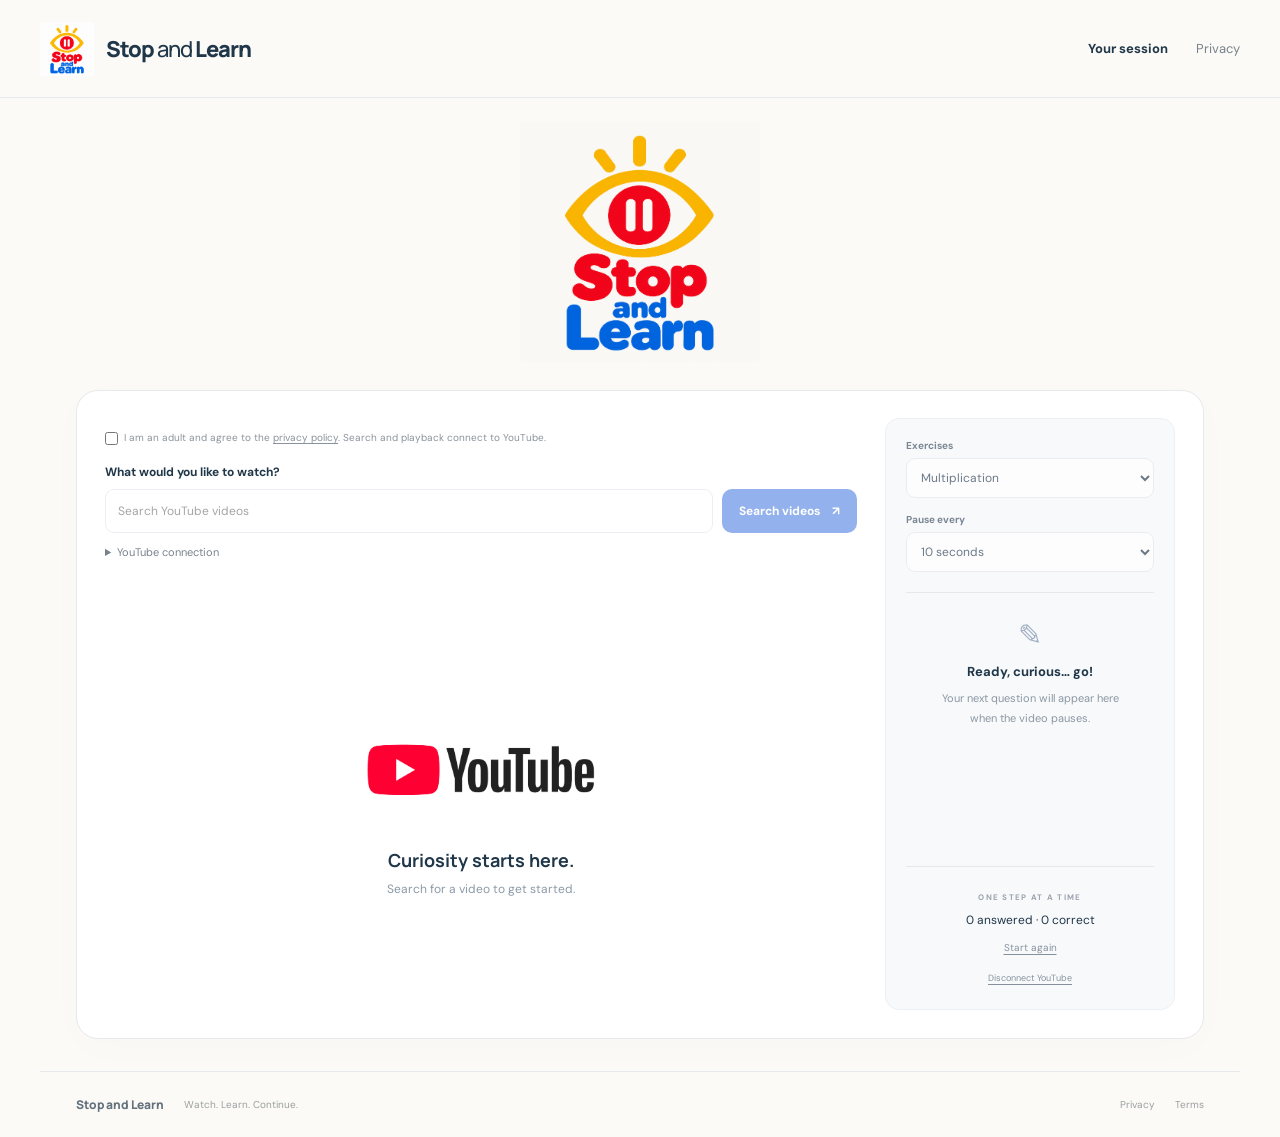
==== app/index.html @ 6ead95f4 "Set explicit YouTube logo size and refresh stylesheet" ====
<!doctype html>
<html lang="en">
<head><meta charset="utf-8"><meta name="viewport" content="width=device-width,initial-scale=1"><meta name="referrer" content="strict-origin-when-cross-origin"><title>Stop and Learn — Watch. Learn. Continue.</title><meta name="description" content="Their favourite videos. A moment to learn."><link rel="stylesheet" href="style.css?v=youtube-logo-20261021"><script src="config.js"></script><script src="demo.js" defer></script><script src="search.js" defer></script></head>
<body>
<header class="header"><a class="brand" href="index.html"><img src="stop-and-learn-logo.png" width="54" height="60" alt=""><span>Stop <i>and</i> Learn</span></a><nav aria-label="Main navigation"><a class="active" href="#inizia">Your session</a><a href="privacy.html">Privacy</a></nav></header>
<main>
<section class="logo-hero" aria-label="Stop and Learn"><img src="stop-and-learn-master.png" alt="Stop and Learn" width="1254" height="1254"></section>
<section class="workspace" id="inizia" aria-label="Your session">
<div class="layout"><div class="watch-column"><label class="consent"><input id="embed-consent" type="checkbox"> <span>I am an adult and agree to the <a href="privacy.html">privacy policy</a>. Search and playback connect to YouTube.</span></label>
<form id="video-form"><label for="video-url">What would you like to watch?</label><div class="input-row"><input id="video-url" type="text" placeholder="Search YouTube videos" required autocomplete="off"><button type="submit">Search videos <span aria-hidden="true">↗</span></button></div></form>

<p id="search-status" class="status" role="status"></p><div id="search-results" class="search-results" aria-label="YouTube search results"></div><button id="more-results" type="button" class="text-button" hidden>More results</button><details class="api-settings"><summary>YouTube connection</summary><label for="api-key">YouTube Data API key</label><input id="api-key" type="password" autocomplete="off" placeholder="Paste your API key"><p>The key is used only for YouTube requests and is not saved on this device.</p></details><div id="player-shell"><div id="player"><div class="empty-player"><a class="youtube-placeholder-logo" href="https://www.youtube.com/" target="_blank" rel="noopener noreferrer" aria-label="Visit YouTube"><img src="youtube-logo.png" alt="YouTube" width="298" height="100"></a><h3>Curiosity starts here.</h3><p>Search for a video to get started.</p></div></div></div><p id="player-status" class="status" role="status"></p>
</div>
<aside class="practice"><div class="settings"><label for="question-set">Exercises</label><select id="question-set"><option value="math">Multiplication</option></select><label for="interval">Pause every</label><select id="interval"><option value="10" selected>10 seconds</option><option value="30">30 seconds</option><option value="60">1 minute</option></select></div>
<div class="question-area"><div id="waiting"><span class="waiting-icon" aria-hidden="true">✎</span><h3>Ready, curious… go!</h3><p>Your next question will appear here<br>when the video pauses.</p></div><form id="answer-form" hidden><label id="question" for="answer"></label><input id="answer" type="text" inputmode="numeric" maxlength="80" placeholder="Your answer" autocomplete="off" required><button type="submit">Check answer</button></form><p id="feedback" aria-live="polite"></p><button id="resume" type="button" hidden>Continue video →</button></div><div class="progress"><span class="eyebrow">ONE STEP AT A TIME</span><p id="score">0 answered · 0 correct</p><button id="reset" class="text-button" type="button">Start again</button></div><button id="withdraw" class="text-button withdraw" type="button">Disconnect YouTube</button></aside></div></section>
</main>
<footer><a class="footer-brand" href="index.html">Stop and Learn</a><span>Watch. Learn. Continue.</span><div><a href="privacy.html">Privacy</a><a href="terms.html">Terms</a></div></footer>
</body></html>
---- app/style.css ----
@import url('https://fonts.googleapis.com/css2?family=DM+Sans:wght@400;500;600;700&family=Manrope:wght@400;500;600;700;800&display=swap');
:root{--ink:#203749;--muted:#78828c;--blue:#2864d9;--line:#e6e9ed;--paper:#fbfaf7}*{box-sizing:border-box}html{scroll-behavior:smooth}body{margin:0;background:var(--paper);color:var(--ink);font-family:'DM Sans',sans-serif;font-size:14px}button,input,select{font:inherit}a{color:inherit}button,a,input,select{outline-offset:5px}button{cursor:pointer;border:0;border-radius:10px;background:var(--blue);color:white;padding:14px 19px;font-weight:700}button:hover{filter:brightness(.95)}button:disabled{opacity:.5;cursor:not-allowed}input:disabled,select:disabled{opacity:.65}[hidden]{display:none!important}.header{max-width:1280px;margin:auto;min-height:98px;display:flex;align-items:center;gap:65px;padding:16px 40px;border-bottom:1px solid var(--line)}.brand{display:flex;align-items:center;gap:12px;text-decoration:none;font-family:Manrope,sans-serif;font-weight:800;font-size:22px;letter-spacing:-1px}.brand img{object-fit:contain}.brand i{font-style:normal;font-weight:500}.header nav{display:flex;gap:28px}.header nav a{text-decoration:none;font-size:13px;color:var(--muted)}.header nav .active{color:var(--ink);font-weight:700}.badge{margin-left:auto;background:#f1f0e9;border-radius:30px;padding:10px 15px;font-size:11px;color:#70746b}main{max-width:1200px;padding:0 36px;margin:auto}.hero{display:flex;justify-content:space-between;align-items:center;padding:53px 0 40px}.eyebrow{font-size:10px;font-weight:700;letter-spacing:1.7px;margin:0 0 13px}.hero .eyebrow{color:#697a8a}.eyebrow>span{display:inline-block;width:6px;height:6px;background:#d4ab57;border-radius:50%;margin-right:7px}h1{font-family:Manrope,sans-serif;font-size:44px;line-height:1.22;letter-spacing:-1.8px;margin:0;font-weight:800}h1 em{font-style:normal;color:var(--blue)}.intro{color:var(--muted);font-size:14px;margin:19px 0 0}.hero-art{position:relative;width:240px;height:180px;flex-shrink:0}.orbit{position:absolute;border:1px solid #e5e5de;border-radius:50%;width:165px;height:165px;left:30px;top:0;transform:rotate(-25deg)}.orbit.two{width:210px;height:100px;top:35px;left:5px;transform:rotate(-35deg)}.tile{position:absolute;box-shadow:0 12px 28px #243c5910;border-radius:19px;display:grid;place-content:center}.play{background:#dae7fb;color:var(--blue);width:88px;height:84px;left:22px;top:48px;font-size:30px;transform:rotate(-12deg)}.sum{background:#fff1cd;color:#8a662b;right:20px;top:24px;width:103px;height:110px;font-size:23px;font-weight:700;transform:rotate(9deg)}.sum span{font-size:18px;margin-top:8px}.spark{position:absolute;color:#d5a751;right:22px;bottom:15px;font-size:34px}.workspace{background:white;border:1px solid var(--line);border-radius:22px;padding:27px 28px 28px;box-shadow:0 8px 40px #26374a04}.section-heading{display:flex;justify-content:space-between;align-items:center;margin-bottom:26px}.section-heading .eyebrow{color:#929ca3;font-size:9px;margin-bottom:6px}h2{font:800 21px Manrope,sans-serif;letter-spacing:-.7px;margin:0}.session-label{font-size:11px;color:#7c8b83;display:flex;gap:7px;align-items:center}.session-label span{width:6px;height:6px;border-radius:50%;background:#80a48d}.layout{display:grid;grid-template-columns:minmax(0,1fr) 290px;gap:28px}label{display:block;font-size:12px;font-weight:700;margin-bottom:9px}.input-row{display:flex;gap:9px}.input-row input{min-width:0;flex:1}input[type=text],select{width:100%;padding:13px 12px;border:1px solid #e0e5eb;border-radius:9px;background:#fff;color:var(--ink);font-size:12px}.input-row button{white-space:nowrap;font-size:12px;padding:12px 17px}.input-row button span{margin-left:9px}.consent{display:flex;align-items:flex-start;gap:6px;font-weight:400;color:#8a939b;font-size:10px;line-height:1.6;margin:12px 0 18px}.consent input{accent-color:var(--blue);margin:2px 0 0;flex-shrink:0}.consent a{text-underline-offset:2px}#player-shell{aspect-ratio:16/9;background:#edf2f7;border-radius:13px;overflow:hidden}#player{height:100%;width:100%;border:0}.empty-player{height:100%;display:flex;flex-direction:column;justify-content:center;align-items:center;background:radial-gradient(ellipse at 50% 35%,#f7faff,#e9eff5)}.big-play{display:grid;place-items:center;width:66px;height:66px;border-radius:50%;background:white;color:#5e7fa7;padding-left:5px;box-shadow:0 5px 20px #55708c0c;font-size:23px}.empty-player h3{font:700 18px Manrope,sans-serif;margin:20px 0 0}.empty-player p{font-size:12px;color:#8b99a6;margin:9px 0 20px}.youtube-label{font-size:11px;color:#9ba8b4;font-weight:700}.status{font-size:10px;color:#8b96a0;line-height:1.5;margin:10px 0 0;min-height:16px}.steps{display:flex;align-items:center;justify-content:center;gap:18px;margin-top:21px;color:#677787;font-size:11px}.steps b{color:#8191a0;background:#f4f6f8;border-radius:50%;padding:6px;font-size:9px;margin-right:6px}.step-line{height:1px;width:25px;background:#dde3e9}.practice{background:#f8f9fb;border:1px solid #edf0f3;border-radius:14px;padding:20px;display:flex;flex-direction:column}.practice-title{display:flex;align-items:center;gap:9px;font-size:12px;font-weight:700;margin-bottom:22px}.practice-icon{display:grid;place-items:center;background:#e6edff;color:var(--blue);width:29px;height:29px;border-radius:9px;font-size:18px}.settings label{font-size:10px;color:#7a8793;margin-bottom:6px}.settings select{margin-bottom:15px;background:white;padding:10px}.question-area{border-top:1px solid #e4e8ed;border-bottom:1px solid #e4e8ed;padding:23px 0 17px;margin-top:5px;text-align:center;flex:1}.waiting-icon{color:#a0afc4;font-size:29px}#waiting h3{font-size:13px;margin:9px 0}#waiting p{font-size:11px;color:#8a97a2;line-height:1.8;margin:0}#question{font-size:26px}#answer-form button{width:100%;margin-top:8px;font-size:12px}#feedback{font-size:12px;color:var(--blue);line-height:1.6;margin-bottom:0}#resume{font-size:11px;margin-top:10px}.progress{text-align:center;padding-top:19px}.progress .eyebrow{font-size:8px;color:#9aa3ac;letter-spacing:1.3px}.progress p{font-size:12px;margin:8px 0}.text-button{padding:5px;background:none;color:#85929e;font-size:10px;font-weight:400;text-decoration:underline;text-underline-offset:3px}.withdraw{margin:8px auto 0;font-size:9px}.closing{text-align:center;color:#9a9f9e;font-size:12px;margin:28px 0 38px}.closing span{color:#ccaa67;padding-left:9px}footer{max-width:1200px;margin:auto;border-top:1px solid var(--line);display:flex;align-items:center;gap:20px;padding:24px 36px;color:#9a9f9e;font-size:10px}.footer-brand{font-family:Manrope,sans-serif;color:#62717b;text-decoration:none;font-weight:800;font-size:12px}footer div{display:flex;gap:20px;margin-left:auto}footer a{text-decoration:none}@media(min-width:1500px){.hero{padding-top:65px;padding-bottom:50px}}@media(max-width:900px){.badge{display:none}.header{gap:30px}.layout{grid-template-columns:minmax(0,1fr) 260px;gap:18px}.workspace{padding:22px}h1{font-size:36px}.hero-art{width:190px;transform:scale(.85)}}@media(max-width:700px){.header{padding:14px 20px;min-height:80px;justify-content:space-between}.brand{font-size:18px;gap:7px}.brand img{width:40px;height:44px}.header nav{gap:15px}.header nav a{font-size:11px}main{padding:0 18px}.hero{padding:36px 0 28px}.hero-art{display:none}.hero .eyebrow{font-size:8px;letter-spacing:1px}h1{font-size:34px}.intro{font-size:12px;line-height:1.7}.layout{grid-template-columns:1fr}.workspace{padding:19px 16px;border-radius:17px}h2{font-size:18px}.session-label{font-size:9px}.section-heading{margin-bottom:21px}.input-row{flex-wrap:wrap}.input-row input{flex-basis:100%}.input-row button{width:100%}.practice{padding:20px}.settings{display:grid;grid-template-columns:1fr 1fr;gap:0 12px}.settings label[for=interval]{grid-column:2;grid-row:1}.question-area{min-height:160px}.empty-player h3{font-size:15px}.big-play{width:48px;height:48px;font-size:18px}.empty-player p{margin-bottom:10px}.closing{font-size:10px}footer{padding:22px 18px;gap:12px;flex-wrap:wrap}footer>span{display:none}}

/* Centered product logo */
.logo-hero{display:flex;justify-content:center;align-items:center;padding:24px 0 28px}.logo-hero img{display:block;width:240px;max-width:60vw;height:auto;mix-blend-mode:multiply}.header nav{margin-left:auto}.workspace{margin-bottom:32px}.status:empty{display:none}@media(max-width:700px){.logo-hero{padding:20px 0 24px}.logo-hero img{width:190px}}

.search-results{display:grid;grid-template-columns:repeat(2,minmax(0,1fr));gap:12px;margin:12px 0}.search-results:empty{display:none}.video-result{text-align:left;background:#f5f7fa;color:var(--ink);padding:10px;display:flex;flex-direction:column;gap:7px;font-weight:400}.video-result img{width:100%;aspect-ratio:16/9;object-fit:cover;border-radius:7px}.video-result strong{font-size:12px;line-height:1.4}.video-result span{font-size:10px;color:var(--muted)}.api-settings{font-size:11px;color:var(--muted);margin:12px 0 18px}.api-settings summary{cursor:pointer;margin-bottom:10px}.api-settings input{width:100%;padding:10px;border:1px solid var(--line);border-radius:8px}.api-settings p{line-height:1.6}.practice .settings{margin-top:0}

/* Official YouTube full-color logo, unmodified, with clear space. */
.empty-player{background:#fff;padding:24px}.youtube-placeholder-logo{display:block;padding:20px;max-width:100%;line-height:0}.youtube-placeholder-logo img{display:block;height:100px;width:auto;max-width:100%;object-fit:contain}.empty-player h3{margin-top:8px}.empty-player p{margin-bottom:0}@media(max-width:700px){#player-shell:has(.empty-player){min-height:270px;aspect-ratio:auto}.empty-player{min-height:270px}}
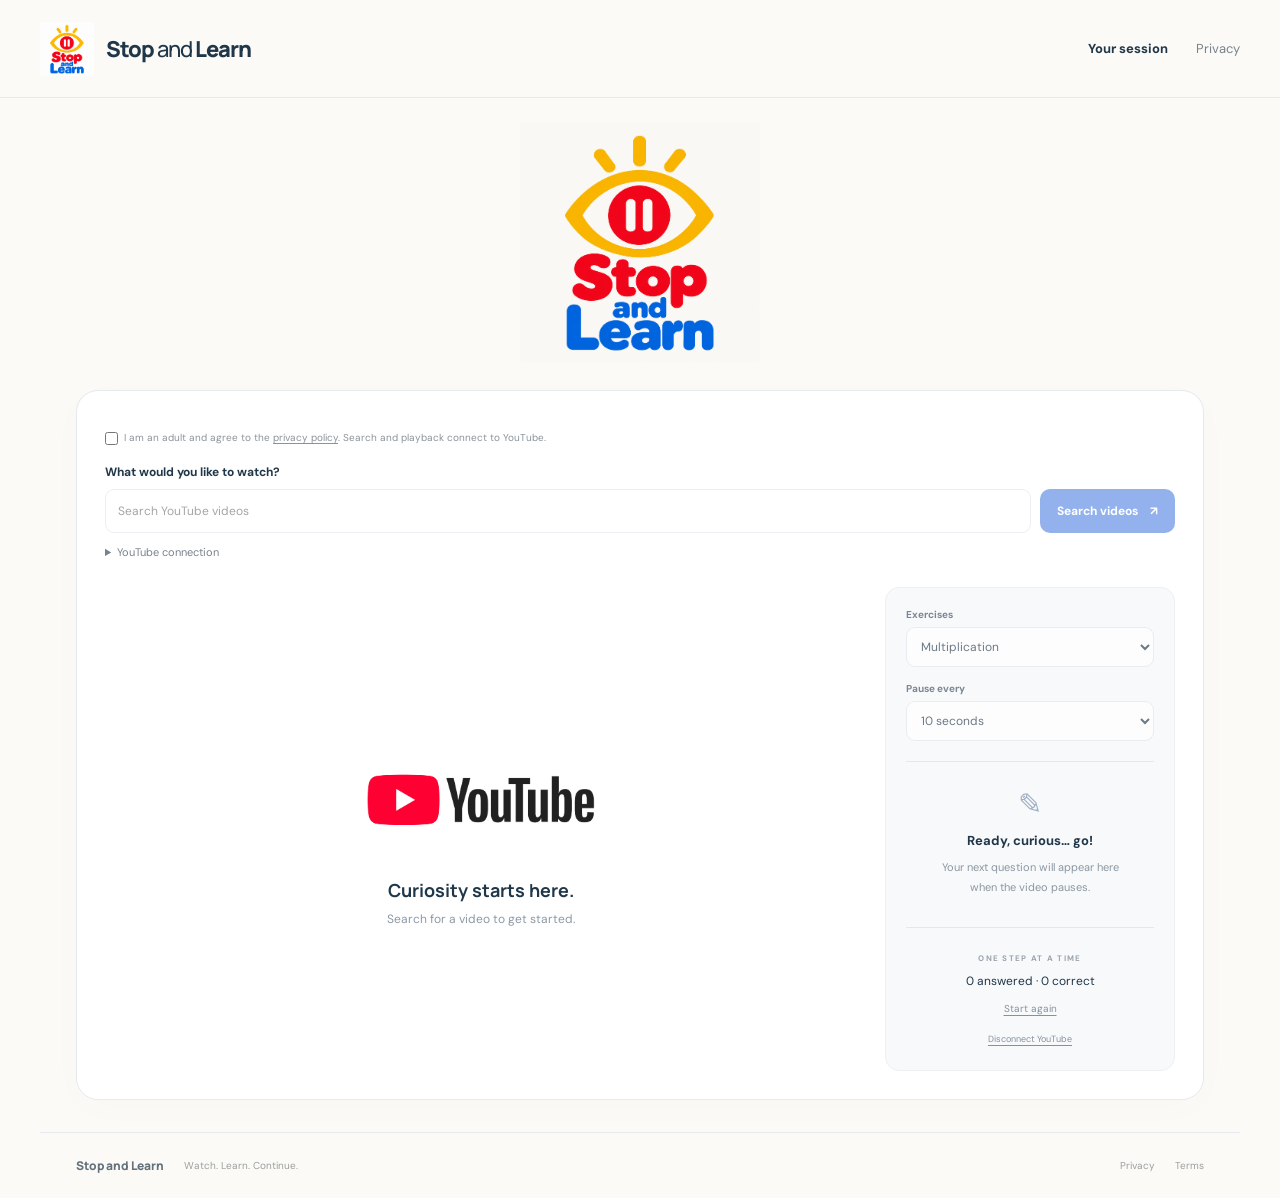
==== commit a1e5d545: "Center questions beside video and hide settings during playback" ====
--- a/app/index.html
+++ b/app/index.html
@@ -1,6 +1,6 @@
 <!doctype html>
 <html lang="en">
-<head><meta charset="utf-8"><meta name="viewport" content="width=device-width,initial-scale=1"><meta name="referrer" content="strict-origin-when-cross-origin"><title>Stop and Learn — Watch. Learn. Continue.</title><meta name="description" content="Their favourite videos. A moment to learn."><link rel="stylesheet" href="style.css?v=youtube-logo-20261021"><script src="config.js"></script><script src="demo.js" defer></script><script src="search.js" defer></script></head>
+<head><meta charset="utf-8"><meta name="viewport" content="width=device-width,initial-scale=1"><meta name="referrer" content="strict-origin-when-cross-origin"><title>Stop and Learn — Watch. Learn. Continue.</title><meta name="description" content="Their favourite videos. A moment to learn."><link rel="stylesheet" href="style.css?v=watch-layout-20261021"><script src="config.js"></script><script src="demo.js?v=watch-layout-20261021" defer></script><script src="search.js?v=remember-browser-20261021" defer></script></head>
 <body>
 <header class="header"><a class="brand" href="index.html"><img src="stop-and-learn-logo.png" width="54" height="60" alt=""><span>Stop <i>and</i> Learn</span></a><nav aria-label="Main navigation"><a class="active" href="#inizia">Your session</a><a href="privacy.html">Privacy</a></nav></header>
 <main>
@@ -9,10 +9,10 @@
 <div class="layout"><div class="watch-column"><label class="consent"><input id="embed-consent" type="checkbox"> <span>I am an adult and agree to the <a href="privacy.html">privacy policy</a>. Search and playback connect to YouTube.</span></label>
 <form id="video-form"><label for="video-url">What would you like to watch?</label><div class="input-row"><input id="video-url" type="text" placeholder="Search YouTube videos" required autocomplete="off"><button type="submit">Search videos <span aria-hidden="true">↗</span></button></div></form>
 
-<p id="search-status" class="status" role="status"></p><div id="search-results" class="search-results" aria-label="YouTube search results"></div><button id="more-results" type="button" class="text-button" hidden>More results</button><details class="api-settings"><summary>YouTube connection</summary><label for="api-key">YouTube Data API key</label><input id="api-key" type="password" autocomplete="off" placeholder="Paste your API key"><p>The key is used only for YouTube requests and is not saved on this device.</p></details><div id="player-shell"><div id="player"><div class="empty-player"><a class="youtube-placeholder-logo" href="https://www.youtube.com/" target="_blank" rel="noopener noreferrer" aria-label="Visit YouTube"><img src="youtube-logo.png" alt="YouTube" width="298" height="100"></a><h3>Curiosity starts here.</h3><p>Search for a video to get started.</p></div></div></div><p id="player-status" class="status" role="status"></p>
+<p id="search-status" class="status" role="status"></p><div id="search-results" class="search-results" aria-label="YouTube search results"></div><button id="more-results" type="button" class="text-button" hidden>More results</button><details class="api-settings"><summary>YouTube connection</summary><label for="api-key">YouTube Data API key</label><input id="api-key" type="password" autocomplete="off" placeholder="Paste your API key"><p>Your key is remembered on this browser and sent only to Google for YouTube requests. Use Disconnect YouTube to forget it.</p></details></div><div class="learning-pair"><div class="video-column"><div id="player-shell"><div id="player"><div class="empty-player"><a class="youtube-placeholder-logo" href="https://www.youtube.com/" target="_blank" rel="noopener noreferrer" aria-label="Visit YouTube"><img src="youtube-logo.png" alt="YouTube" width="298" height="100"></a><h3>Curiosity starts here.</h3><p>Search for a video to get started.</p></div></div></div><p id="player-status" class="status" role="status"></p>
 </div>
 <aside class="practice"><div class="settings"><label for="question-set">Exercises</label><select id="question-set"><option value="math">Multiplication</option></select><label for="interval">Pause every</label><select id="interval"><option value="10" selected>10 seconds</option><option value="30">30 seconds</option><option value="60">1 minute</option></select></div>
-<div class="question-area"><div id="waiting"><span class="waiting-icon" aria-hidden="true">✎</span><h3>Ready, curious… go!</h3><p>Your next question will appear here<br>when the video pauses.</p></div><form id="answer-form" hidden><label id="question" for="answer"></label><input id="answer" type="text" inputmode="numeric" maxlength="80" placeholder="Your answer" autocomplete="off" required><button type="submit">Check answer</button></form><p id="feedback" aria-live="polite"></p><button id="resume" type="button" hidden>Continue video →</button></div><div class="progress"><span class="eyebrow">ONE STEP AT A TIME</span><p id="score">0 answered · 0 correct</p><button id="reset" class="text-button" type="button">Start again</button></div><button id="withdraw" class="text-button withdraw" type="button">Disconnect YouTube</button></aside></div></section>
+<div class="question-area"><div id="waiting"><span class="waiting-icon" aria-hidden="true">✎</span><h3>Ready, curious… go!</h3><p>Your next question will appear here<br>when the video pauses.</p></div><form id="answer-form" hidden><label id="question" for="answer"></label><input id="answer" type="text" inputmode="numeric" maxlength="80" placeholder="Your answer" autocomplete="off" required><button type="submit">Check answer</button></form><p id="feedback" aria-live="polite"></p></div><div class="progress"><span class="eyebrow">ONE STEP AT A TIME</span><p id="score">0 answered · 0 correct</p><button id="reset" class="text-button" type="button">Start again</button></div><button id="withdraw" class="text-button withdraw" type="button">Disconnect YouTube</button></aside></div></div></section>
 </main>
 <footer><a class="footer-brand" href="index.html">Stop and Learn</a><span>Watch. Learn. Continue.</span><div><a href="privacy.html">Privacy</a><a href="terms.html">Terms</a></div></footer>
 </body></html>
--- a/app/style.css
+++ b/app/style.css
@@ -8,3 +8,12 @@
 
 /* Official YouTube full-color logo, unmodified, with clear space. */
 .empty-player{background:#fff;padding:24px}.youtube-placeholder-logo{display:block;padding:20px;max-width:100%;line-height:0}.youtube-placeholder-logo img{display:block;height:100px;width:auto;max-width:100%;object-fit:contain}.empty-player h3{margin-top:8px}.empty-player p{margin-bottom:0}@media(max-width:700px){#player-shell:has(.empty-player){min-height:270px;aspect-ratio:auto}.empty-player{min-height:270px}}
+
+/* Video and practice share a row; question remains centered beside the player. */
+.layout{display:block}.learning-pair{display:grid;grid-template-columns:minmax(0,1fr) 290px;gap:28px;align-items:stretch}.watch-column{margin-bottom:18px}.practice{min-width:0}.question-area{display:flex;flex-direction:column;justify-content:center}.is-watching .api-settings,.is-watching .practice .settings{display:none}.is-watching .question-area{border-top:0;margin-top:0}.is-watching .practice{justify-content:center}.is-watching .question-area{flex:1}.is-watching .progress,.is-watching .withdraw{flex-shrink:0}@media(max-width:900px){.learning-pair{grid-template-columns:minmax(0,1fr) 260px;gap:18px}}@media(max-width:700px){.learning-pair{grid-template-columns:minmax(200px,1fr) 190px;gap:12px;min-width:402px}.workspace{overflow-x:auto}.practice{padding:12px}.question-area{min-height:130px}.video-column{align-self:center}#player-shell{min-height:200px}.is-watching .progress .eyebrow{font-size:7px}}
+
+.is-watching .practice{position:relative;min-height:300px}.is-watching .question-area{position:absolute;top:50%;left:20px;right:20px;transform:translateY(-50%);padding:0;border:0}.is-watching .progress{margin-top:auto;padding-top:0}.is-watching .withdraw{margin-bottom:0}
+
+#answer-form input,#answer-form button{font-size:26px;line-height:1.25;text-align:center}#answer-form input{padding:14px 10px}#answer-form button{padding:13px 8px}#answer-form input::placeholder{font-size:26px}
+
+.is-watching .practice{min-height:380px}.video-column{align-self:center}
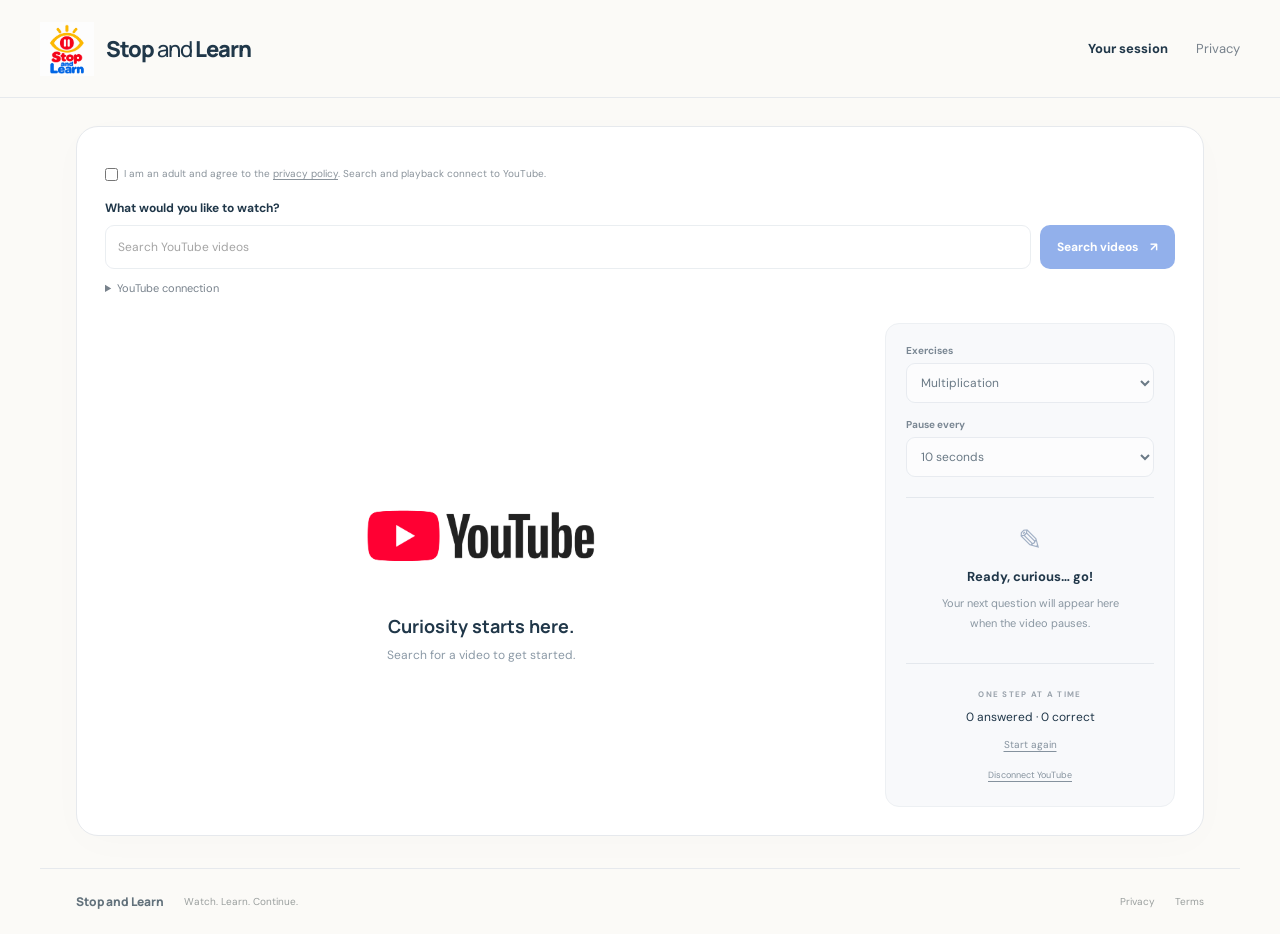
==== commit 69849a94: "Remove central logo and retain top header branding" ====
--- a/app/index.html
+++ b/app/index.html
@@ -3,8 +3,7 @@
 <head><meta charset="utf-8"><meta name="viewport" content="width=device-width,initial-scale=1"><meta name="referrer" content="strict-origin-when-cross-origin"><title>Stop and Learn — Watch. Learn. Continue.</title><meta name="description" content="Their favourite videos. A moment to learn."><link rel="stylesheet" href="style.css?v=watch-layout-20261021"><script src="config.js"></script><script src="demo.js?v=watch-layout-20261021" defer></script><script src="search.js?v=remember-browser-20261021" defer></script></head>
 <body>
 <header class="header"><a class="brand" href="index.html"><img src="stop-and-learn-logo.png" width="54" height="60" alt=""><span>Stop <i>and</i> Learn</span></a><nav aria-label="Main navigation"><a class="active" href="#inizia">Your session</a><a href="privacy.html">Privacy</a></nav></header>
-<main>
-<section class="logo-hero" aria-label="Stop and Learn"><img src="stop-and-learn-master.png" alt="Stop and Learn" width="1254" height="1254"></section>
+<main class="compact-main">
 <section class="workspace" id="inizia" aria-label="Your session">
 <div class="layout"><div class="watch-column"><label class="consent"><input id="embed-consent" type="checkbox"> <span>I am an adult and agree to the <a href="privacy.html">privacy policy</a>. Search and playback connect to YouTube.</span></label>
 <form id="video-form"><label for="video-url">What would you like to watch?</label><div class="input-row"><input id="video-url" type="text" placeholder="Search YouTube videos" required autocomplete="off"><button type="submit">Search videos <span aria-hidden="true">↗</span></button></div></form>
--- a/app/style.css
+++ b/app/style.css
@@ -17,3 +17,5 @@
 #answer-form input,#answer-form button{font-size:26px;line-height:1.25;text-align:center}#answer-form input{padding:14px 10px}#answer-form button{padding:13px 8px}#answer-form input::placeholder{font-size:26px}
 
 .is-watching .practice{min-height:380px}.video-column{align-self:center}
+
+.compact-main{padding-top:28px}
